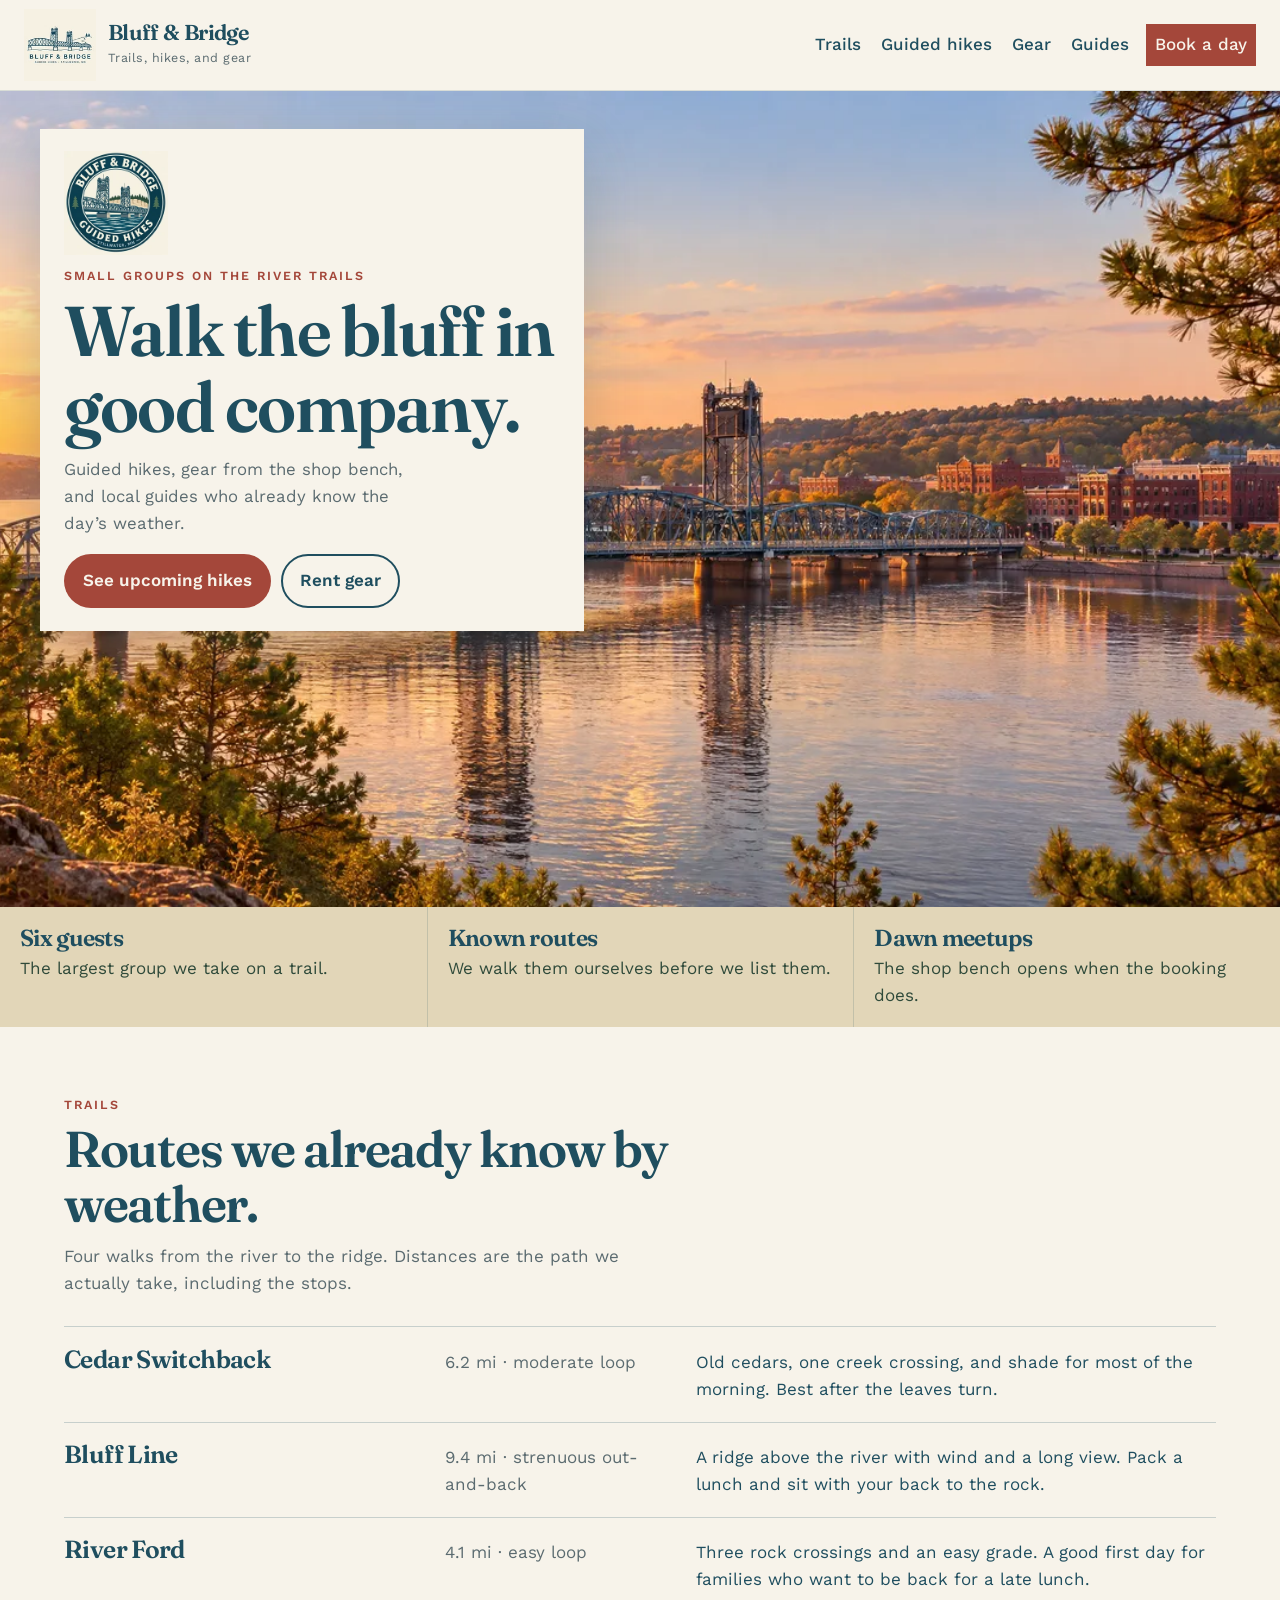
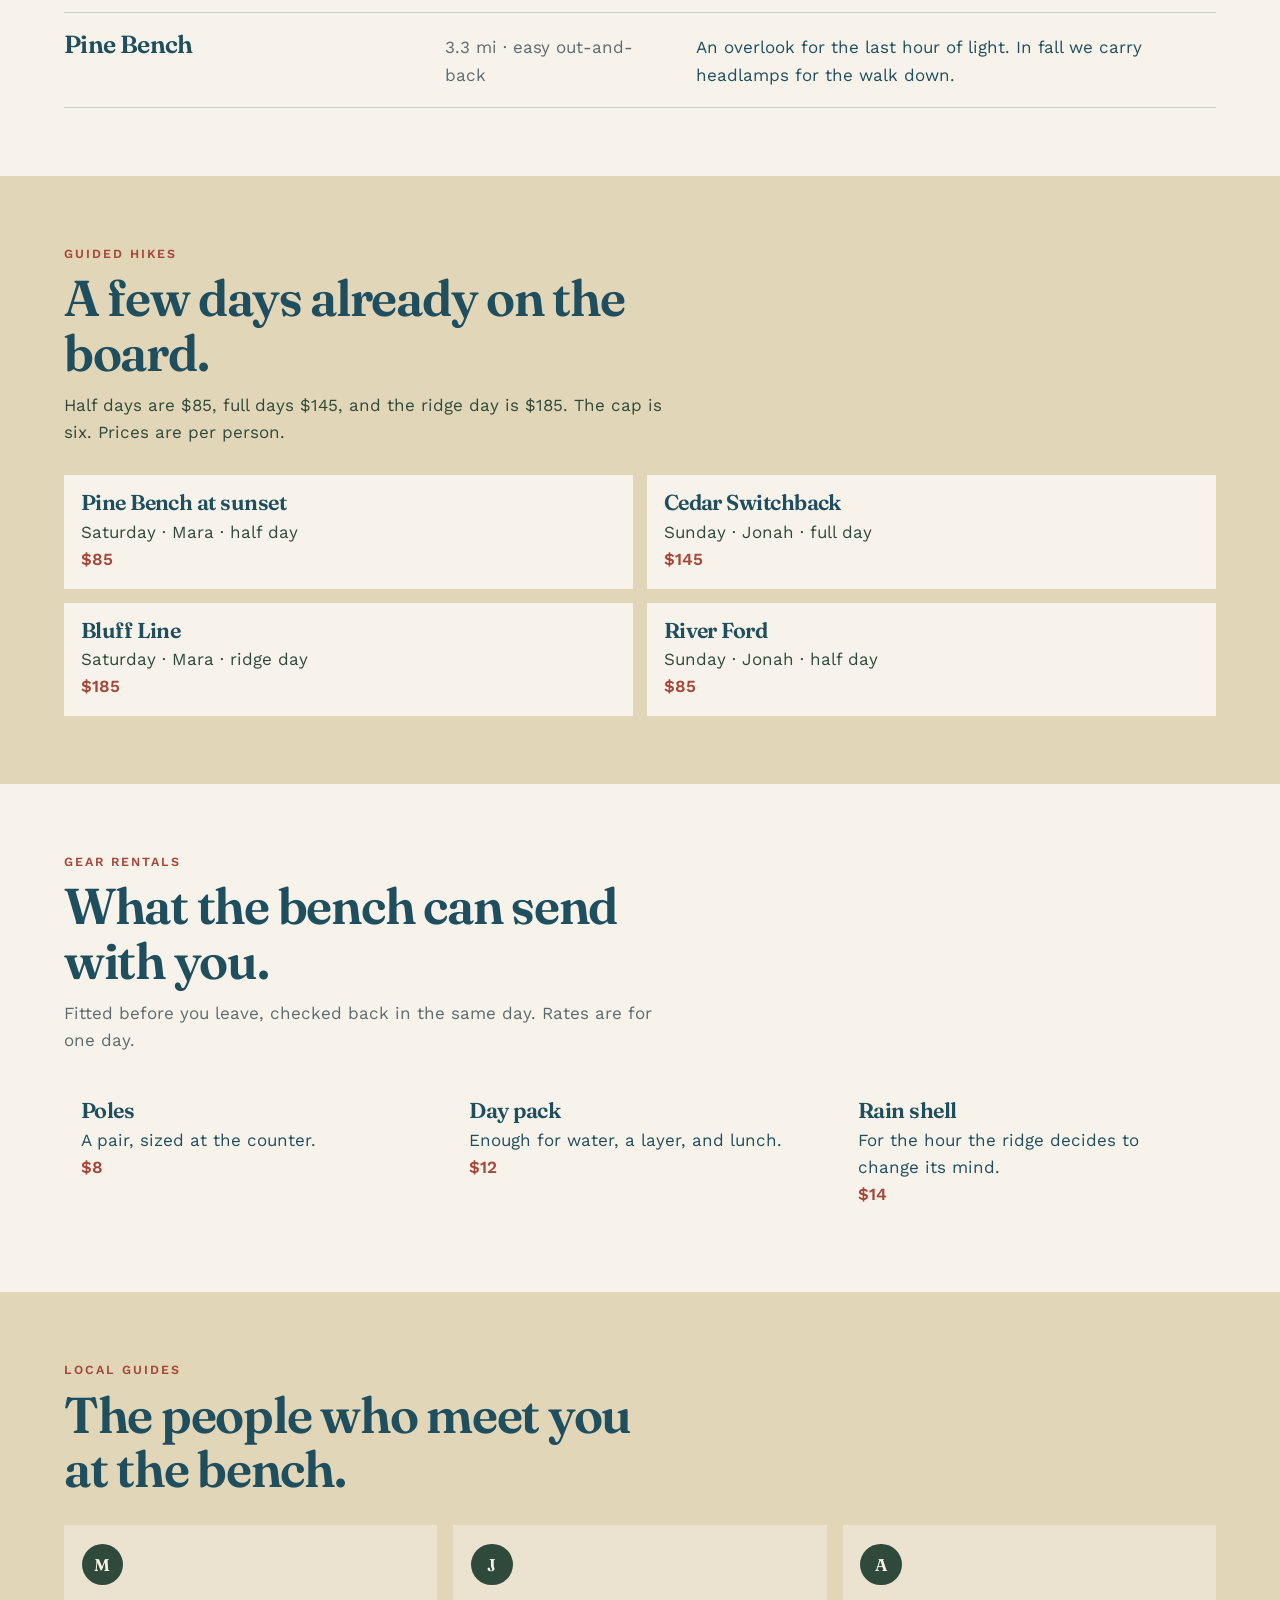
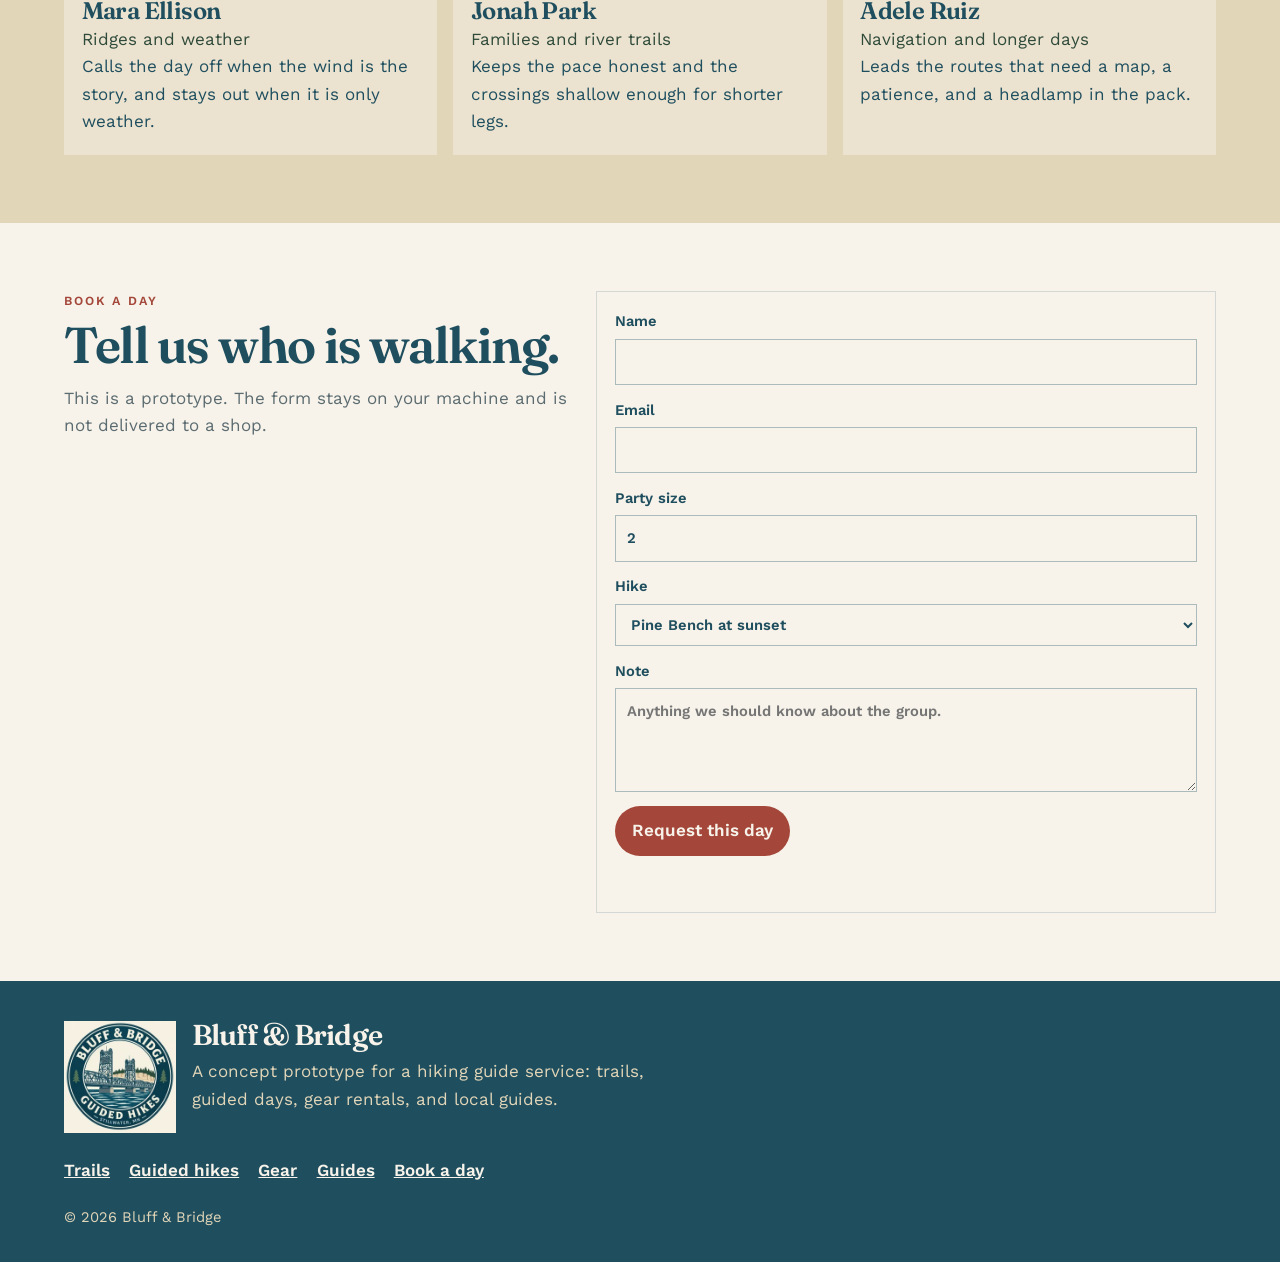
==== index.html @ a80bc5d1 "Add the Higgsfield brand assets to the Bluff & Bridge site. Use the badge and monoline logos, a resp" ====
<!DOCTYPE html>
<html lang="en">
<head>
  <meta charset="utf-8">
  <meta name="viewport" content="width=device-width, initial-scale=1">
  <title>Bluff &amp; Bridge — Guided hikes, trails, and gear</title>
  <meta name="description" content="Bluff &amp; Bridge is a hiking guide service for small groups: trails, guided days, gear rentals, and local guides.">
  <meta name="theme-color" content="#1F4E5F">
  <link rel="icon" href="images/favicon.ico" sizes="any">
  <link rel="icon" type="image/png" sizes="32x32" href="images/favicon-32.png">
  <link rel="icon" type="image/png" sizes="16x16" href="images/favicon-16.png">
  <link rel="apple-touch-icon" href="images/apple-touch-icon.png">
  <meta property="og:title" content="Bluff &amp; Bridge">
  <meta property="og:description" content="Small-group hikes, trail days, gear rentals, and local guides.">
  <meta property="og:type" content="website">
  <meta property="og:image" content="images/og-badge-1200.jpg">
  <meta property="og:image:type" content="image/jpeg">
  <meta property="og:image:width" content="1200">
  <meta property="og:image:height" content="1200">
  <meta property="og:image:alt" content="Bluff &amp; Bridge badge, a circular emblem with a river bluff, a bridge, and pine trees.">
  <meta name="twitter:card" content="summary_large_image">
  <meta name="twitter:title" content="Bluff &amp; Bridge">
  <meta name="twitter:description" content="Small-group hikes, trail days, gear rentals, and local guides.">
  <meta name="twitter:image" content="images/og-badge-1200.jpg">
  <meta name="twitter:image:alt" content="Bluff &amp; Bridge badge, a circular emblem with a river bluff, a bridge, and pine trees.">
  <link rel="stylesheet" href="css/fonts.css">
  <link rel="stylesheet" href="css/styles.css">
</head>
<body id="top">
  <a class="skip-link" href="#main">Skip to content</a>
  <header class="site-header">
    <a class="brand" href="#top">
      <picture>
        <source type="image/webp" srcset="images/logo-monoline-128.webp 128w, images/logo-monoline-256.webp 256w" sizes="72px">
        <img src="images/logo-monoline-256.png" width="256" height="256" alt="Bluff &amp; Bridge monoline logo, a line drawing of a bluff, a river bridge, and a pine">
      </picture>
      <span class="brand-text">
        <span class="brand-name">Bluff &amp; Bridge</span>
        <span class="brand-tag">Trails, hikes, and gear</span>
      </span>
    </a>
    <div class="menu">
      <input class="nav-toggle" id="nav-toggle" type="checkbox">
      <label class="nav-button" for="nav-toggle"><span class="menu-open">Menu</span><span class="menu-close">Close</span></label>
      <nav class="nav-panel" aria-label="Primary">
        <a href="#trails">Trails</a>
        <a href="#hikes">Guided hikes</a>
        <a href="#gear">Gear</a>
        <a href="#guides">Guides</a>
        <a class="nav-cta" href="#book">Book a day</a>
      </nav>
    </div>
  </header>

  <main id="main">
    <section class="hero" aria-labelledby="hero-title">
      <picture class="hero-photo">
        <source
          type="image/webp"
          srcset="images/hero-960.webp 960w, images/hero-1600.webp 1600w, images/hero-2400.webp 2400w"
          sizes="100vw">
        <img
          src="images/hero-1600.jpg"
          srcset="images/hero-960.jpg 960w, images/hero-1600.jpg 1600w, images/hero-2400.jpg 2400w"
          sizes="100vw"
          width="2400"
          height="1029"
          alt="A pale morning sky over a wide river, with a wooded bluff on the left, a steel truss bridge downstream, and pines along the near bank."
          fetchpriority="high"
          decoding="async">
      </picture>
      <div class="hero-scrim">
        <picture>
          <source type="image/webp" srcset="images/logo-badge-256.webp 256w, images/logo-badge-512.webp 512w" sizes="104px">
          <img class="hero-badge" src="images/logo-badge-512.png" width="512" height="512" alt="Bluff &amp; Bridge badge, a circular emblem with a river bluff, a bridge, and pine trees">
        </picture>
        <p class="kicker">Small groups on the river trails</p>
        <h1 id="hero-title">Walk the bluff in good company.</h1>
        <p class="lede">Guided hikes, gear from the shop bench, and local guides who already know the day’s weather.</p>
        <div class="hero-actions">
          <a class="button button-clay" href="#hikes">See upcoming hikes</a>
          <a class="button button-quiet" href="#gear">Rent gear</a>
        </div>
      </div>
    </section>

    <section class="facts" aria-label="How a day with us works">
      <div>
        <strong>Six guests</strong>
        <span>The largest group we take on a trail.</span>
      </div>
      <div>
        <strong>Known routes</strong>
        <span>We walk them ourselves before we list them.</span>
      </div>
      <div>
        <strong>Dawn meetups</strong>
        <span>The shop bench opens when the booking does.</span>
      </div>
    </section>

    <section class="band" id="trails">
      <div class="wrap">
        <div class="section-head">
          <p class="kicker">Trails</p>
          <h2>Routes we already know by weather.</h2>
          <p class="lede">Four walks from the river to the ridge. Distances are the path we actually take, including the stops.</p>
        </div>
        <ol class="register">
          <li>
            <h3>Cedar Switchback</h3>
            <p class="meta">6.2 mi · moderate loop</p>
            <p>Old cedars, one creek crossing, and shade for most of the morning. Best after the leaves turn.</p>
          </li>
          <li>
            <h3>Bluff Line</h3>
            <p class="meta">9.4 mi · strenuous out-and-back</p>
            <p>A ridge above the river with wind and a long view. Pack a lunch and sit with your back to the rock.</p>
          </li>
          <li>
            <h3>River Ford</h3>
            <p class="meta">4.1 mi · easy loop</p>
            <p>Three rock crossings and an easy grade. A good first day for families who want to be back for a late lunch.</p>
          </li>
          <li>
            <h3>Pine Bench</h3>
            <p class="meta">3.3 mi · easy out-and-back</p>
            <p>An overlook for the last hour of light. In fall we carry headlamps for the walk down.</p>
          </li>
        </ol>
      </div>
    </section>

    <section class="band band-sand" id="hikes">
      <div class="wrap">
        <div class="section-head">
          <p class="kicker">Guided hikes</p>
          <h2>A few days already on the board.</h2>
          <p class="lede">Half days are $85, full days $145, and the ridge day is $185. The cap is six. Prices are per person.</p>
        </div>
        <ul class="schedule">
          <li>
            <h3>Pine Bench at sunset</h3>
            <p class="meta">Saturday · Mara · half day</p>
            <p class="price">$85</p>
          </li>
          <li>
            <h3>Cedar Switchback</h3>
            <p class="meta">Sunday · Jonah · full day</p>
            <p class="price">$145</p>
          </li>
          <li>
            <h3>Bluff Line</h3>
            <p class="meta">Saturday · Mara · ridge day</p>
            <p class="price">$185</p>
          </li>
          <li>
            <h3>River Ford</h3>
            <p class="meta">Sunday · Jonah · half day</p>
            <p class="price">$85</p>
          </li>
        </ul>
      </div>
    </section>

    <section class="band" id="gear">
      <div class="wrap">
        <div class="section-head">
          <p class="kicker">Gear rentals</p>
          <h2>What the bench can send with you.</h2>
          <p class="lede">Fitted before you leave, checked back in the same day. Rates are for one day.</p>
        </div>
        <ul class="gear-list">
          <li>
            <h3>Poles</h3>
            <p>A pair, sized at the counter.</p>
            <p class="price">$8</p>
          </li>
          <li>
            <h3>Day pack</h3>
            <p>Enough for water, a layer, and lunch.</p>
            <p class="price">$12</p>
          </li>
          <li>
            <h3>Rain shell</h3>
            <p>For the hour the ridge decides to change its mind.</p>
            <p class="price">$14</p>
          </li>
        </ul>
      </div>
    </section>

    <section class="band band-sand" id="guides">
      <div class="wrap">
        <div class="section-head">
          <p class="kicker">Local guides</p>
          <h2>The people who meet you at the bench.</h2>
        </div>
        <div class="guides">
          <article class="guide">
            <p class="mark" aria-hidden="true">M</p>
            <h3>Mara Ellison</h3>
            <p class="meta">Ridges and weather</p>
            <p>Calls the day off when the wind is the story, and stays out when it is only weather.</p>
          </article>
          <article class="guide">
            <p class="mark" aria-hidden="true">J</p>
            <h3>Jonah Park</h3>
            <p class="meta">Families and river trails</p>
            <p>Keeps the pace honest and the crossings shallow enough for shorter legs.</p>
          </article>
          <article class="guide">
            <p class="mark" aria-hidden="true">A</p>
            <h3>Adele Ruiz</h3>
            <p class="meta">Navigation and longer days</p>
            <p>Leads the routes that need a map, a patience, and a headlamp in the pack.</p>
          </article>
        </div>
      </div>
    </section>

    <section class="band" id="book">
      <div class="wrap book">
        <div class="section-head">
          <p class="kicker">Book a day</p>
          <h2>Tell us who is walking.</h2>
          <p class="lede">This is a prototype. The form stays on your machine and is not delivered to a shop.</p>
        </div>
        <form class="book-form" id="book-form">
          <label>
            Name
            <input name="name" type="text" autocomplete="name" required>
          </label>
          <label>
            Email
            <input name="email" type="email" autocomplete="email" required>
          </label>
          <label>
            Party size
            <input name="party" type="number" min="1" max="8" value="2" required>
          </label>
          <label>
            Hike
            <select name="hike" required>
              <option value="pine-bench">Pine Bench at sunset</option>
              <option value="cedar">Cedar Switchback</option>
              <option value="bluff-line">Bluff Line</option>
              <option value="river-ford">River Ford</option>
            </select>
          </label>
          <label>
            Note
            <textarea name="note" placeholder="Anything we should know about the group."></textarea>
          </label>
          <button class="button button-clay" type="submit">Request this day</button>
          <p class="form-status" id="book-status" role="status"></p>
        </form>
      </div>
    </section>
  </main>

  <footer class="site-footer">
    <div class="wrap">
      <div class="footer-brand">
        <picture>
          <source type="image/webp" srcset="images/logo-badge-256.webp 256w, images/logo-badge-512.webp 512w" sizes="112px">
          <img class="footer-badge" src="images/logo-badge-512.png" width="512" height="512" alt="Bluff &amp; Bridge badge logo in the footer, the circular bluff, bridge, and pine emblem">
        </picture>
        <div>
          <p class="footer-name">Bluff &amp; Bridge</p>
          <p class="footer-copy">A concept prototype for a hiking guide service: trails, guided days, gear rentals, and local guides.</p>
        </div>
      </div>
      <nav class="footer-nav" aria-label="Footer">
        <a href="#trails">Trails</a>
        <a href="#hikes">Guided hikes</a>
        <a href="#gear">Gear</a>
        <a href="#guides">Guides</a>
        <a href="#book">Book a day</a>
      </nav>
      <p class="legal">© 2026 Bluff &amp; Bridge</p>
    </div>
  </footer>
  <script src="js/site.js"></script>
</body>
</html>
---- css/fonts.css ----
@font-face {
  font-family: "Fraunces";
  font-style: normal;
  font-weight: 500 700;
  font-display: swap;
  src: url("../fonts/fraunces.woff2") format("woff2");
  unicode-range: U+0000-00FF, U+0131, U+0152-0153, U+02BB-02BC, U+02C6, U+02DA, U+02DC, U+0304, U+0308, U+0329, U+2000-206F, U+20AC, U+2122, U+2191, U+2193, U+2212, U+2215, U+FEFF, U+FFFD;
}

@font-face {
  font-family: "Work Sans";
  font-style: normal;
  font-weight: 400 600;
  font-display: swap;
  src: url("../fonts/work-sans.woff2") format("woff2");
  unicode-range: U+0000-00FF, U+0131, U+0152-0153, U+02BB-02BC, U+02C6, U+02DA, U+02DC, U+0304, U+0308, U+0329, U+2000-206F, U+20AC, U+2122, U+2191, U+2193, U+2212, U+2215, U+FEFF, U+FFFD;
}
---- css/styles.css ----
:root {
  --tide: #1f4e5f;
  --slate: #5b6b70;
  --sand: #e2d6b8;
  --clay: #a4473a;
  --pine: #2f4a3a;
  --paper: #f7f3ea;
  --display: "Fraunces", "Iowan Old Style", Palatino, "Palatino Linotype", serif;
  --body: "Work Sans", "Avenir Next", "Segoe UI", sans-serif;
  --measure: 72rem;
  --header: 5.25rem;
}

*,
*::before,
*::after {
  box-sizing: border-box;
}

html {
  scroll-behavior: smooth;
}

body {
  margin: 0;
  background: var(--paper);
  color: var(--tide);
  font-family: var(--body);
  font-size: 1.0625rem;
  font-weight: 400;
  line-height: 1.6;
}

img {
  max-width: 100%;
  height: auto;
}

a {
  color: var(--tide);
}

a:hover {
  color: var(--clay);
}

:focus-visible {
  outline: 3px solid var(--tide);
  outline-offset: 3px;
}

.skip-link {
  position: absolute;
  left: 1rem;
  top: 0;
  transform: translateY(-120%);
  z-index: 20;
  background: var(--paper);
  color: var(--tide);
  padding: 0.6rem 0.9rem;
  font-weight: 600;
}

.skip-link:focus {
  transform: none;
}

h1,
h2,
h3 {
  font-family: var(--display);
  font-optical-sizing: auto;
  font-weight: 620;
  letter-spacing: -0.025em;
  line-height: 1.08;
  color: var(--tide);
  margin: 0;
}

p {
  margin: 0;
}

.kicker {
  margin: 0 0 0.45rem;
  color: var(--clay);
  font-size: 0.78rem;
  font-weight: 600;
  letter-spacing: 0.16em;
  text-transform: uppercase;
}

.lede,
.meta {
  color: var(--slate);
}

.wrap {
  width: min(var(--measure), calc(100% - 2.5rem));
  margin-inline: auto;
}

.site-header {
  position: sticky;
  top: 0;
  z-index: 8;
  display: flex;
  align-items: center;
  justify-content: space-between;
  gap: 1rem;
  min-height: var(--header);
  padding: 0.55rem 1.1rem;
  background: var(--paper);
  border-bottom: 1px solid color-mix(in srgb, var(--tide) 14%, transparent);
}

.brand {
  display: flex;
  align-items: center;
  gap: 0.75rem;
  color: var(--tide);
  text-decoration: none;
}

.brand:hover {
  color: var(--tide);
}

.brand img {
  width: 4.5rem;
  height: 4.5rem;
  display: block;
}

.brand-name {
  display: block;
  font-family: var(--display);
  font-size: 1.35rem;
  font-weight: 620;
  letter-spacing: -0.03em;
  line-height: 1;
}

.brand-tag {
  display: block;
  margin-top: 0.28rem;
  color: var(--slate);
  font-size: 0.78rem;
  letter-spacing: 0.04em;
}

.menu {
  position: relative;
}

.nav-toggle {
  position: absolute;
  width: 1px;
  height: 1px;
  margin: -1px;
  padding: 0;
  overflow: hidden;
  clip: rect(0 0 0 0);
  border: 0;
}

.nav-button {
  display: inline-block;
  cursor: pointer;
  background: var(--tide);
  color: var(--paper);
  font-weight: 600;
  font-size: 0.95rem;
  padding: 0.55rem 0.9rem;
  border-radius: 999px;
}

.nav-button:hover {
  background: var(--pine);
}

.menu-close {
  display: none;
}

.nav-toggle:checked + .nav-button .menu-open {
  display: none;
}

.nav-toggle:checked + .nav-button .menu-close {
  display: inline;
}

.nav-toggle:focus-visible + .nav-button {
  outline: 3px solid var(--paper);
  outline-offset: 3px;
}

.nav-panel {
  display: none;
  position: absolute;
  right: 0;
  top: calc(100% + 0.45rem);
  flex-direction: column;
  gap: 0.2rem;
  min-width: 13rem;
  padding: 0.7rem;
  background: var(--paper);
  border: 1px solid color-mix(in srgb, var(--tide) 18%, transparent);
  box-shadow: 0 16px 40px color-mix(in srgb, var(--tide) 16%, transparent);
}

.nav-toggle:checked ~ .nav-panel {
  display: flex;
}

.nav-panel a {
  text-decoration: none;
  font-weight: 500;
  padding: 0.45rem 0.55rem;
}

.nav-panel a:hover {
  background: var(--sand);
  color: var(--tide);
}

.nav-cta {
  margin-top: 0.25rem;
  background: var(--clay) !important;
  color: var(--paper) !important;
  text-align: center;
}

.nav-cta:hover {
  background: var(--pine) !important;
  color: var(--paper) !important;
}

.hero {
  position: relative;
  isolation: isolate;
  display: flex;
  align-items: flex-start;
  min-height: calc(100svh - var(--header));
  padding: 1.2rem 18vw 1.75rem 1rem;
  overflow: hidden;
}

.hero-photo {
  position: absolute;
  inset: 0;
  z-index: -1;
  display: block;
  margin: 0;
}

.hero-photo img {
  width: 100%;
  height: 100%;
  object-fit: cover;
  object-position: 86% 0%;
}

.hero-scrim {
  width: min(34rem, 100%);
  padding: 1.05rem 1.15rem 1.2rem;
  background: var(--paper);
  box-shadow: 0 18px 50px color-mix(in srgb, var(--tide) 22%, transparent);
}

.hero-badge {
  width: 5.5rem;
  height: 5.5rem;
  display: block;
  margin-bottom: 0.7rem;
}

.hero h1 {
  font-size: clamp(2.35rem, 6vw, 4.4rem);
  max-width: 11ch;
  margin-bottom: 0.7rem;
}

.hero .lede {
  max-width: 36ch;
  font-size: 1.05rem;
  margin-bottom: 1.05rem;
}

.hero-actions {
  display: flex;
  flex-wrap: wrap;
  gap: 0.65rem;
}

.button {
  display: inline-block;
  text-decoration: none;
  font-weight: 600;
  padding: 0.72rem 1.05rem;
  border-radius: 999px;
  border: 2px solid transparent;
}

.button-clay {
  background: var(--clay);
  color: var(--paper);
}

.button-clay:hover {
  background: var(--pine);
  color: var(--paper);
}

.button-quiet {
  background: transparent;
  color: var(--tide);
  border-color: var(--tide);
}

.button-quiet:hover {
  background: var(--tide);
  color: var(--paper);
}

.facts {
  display: grid;
  background: var(--sand);
  color: var(--tide);
}

.facts div {
  padding: 1.15rem 1.25rem;
  border-top: 1px solid color-mix(in srgb, var(--tide) 16%, transparent);
}

.facts strong {
  display: block;
  font-family: var(--display);
  font-size: 1.45rem;
  font-weight: 620;
  letter-spacing: -0.03em;
  line-height: 1.1;
  margin-bottom: 0.25rem;
}

.facts span {
  color: var(--pine);
}

.band {
  padding: 4.25rem 0;
}

.band-sand {
  background: var(--sand);
}

.band-sand .lede,
.band-sand .meta {
  color: var(--pine);
}

.section-head {
  max-width: 38rem;
  margin-bottom: 1.8rem;
}

.section-head h2 {
  font-size: clamp(2rem, 4vw, 3.15rem);
}

.section-head .lede {
  margin-top: 0.75rem;
}

.register {
  list-style: none;
  margin: 0;
  padding: 0;
  border-top: 1px solid color-mix(in srgb, var(--tide) 22%, transparent);
}

.register li {
  display: grid;
  gap: 0.35rem 1.5rem;
  padding: 1.15rem 0;
  border-bottom: 1px solid color-mix(in srgb, var(--tide) 22%, transparent);
}

.register h3 {
  font-size: 1.55rem;
}

.schedule,
.gear-list {
  list-style: none;
  margin: 0;
  padding: 0;
  display: grid;
  gap: 0.85rem;
}

.schedule li,
.gear-list li {
  background: var(--paper);
  padding: 1rem 1.05rem;
}

.schedule h3,
.gear-list h3 {
  font-size: 1.35rem;
  margin-bottom: 0.25rem;
}

.price {
  color: var(--clay);
  font-weight: 600;
}

.guides {
  display: grid;
  gap: 1rem;
}

.guide {
  background: color-mix(in srgb, var(--sand) 55%, var(--paper));
  padding: 1.15rem 1.1rem 1.25rem;
}

.guide h3 {
  font-size: 1.5rem;
  margin-bottom: 0.15rem;
}

.mark {
  display: grid;
  place-items: center;
  width: 2.6rem;
  height: 2.6rem;
  margin-bottom: 0.8rem;
  border-radius: 50%;
  background: var(--pine);
  color: var(--paper);
  font-family: var(--display);
  font-weight: 620;
}

.book {
  display: grid;
  gap: 1.5rem;
}

.book-form {
  display: grid;
  gap: 0.85rem;
  background: var(--paper);
  padding: 1.15rem;
  border: 1px solid color-mix(in srgb, var(--tide) 16%, transparent);
}

label {
  display: grid;
  gap: 0.3rem;
  font-weight: 600;
  font-size: 0.92rem;
}

input,
select,
textarea {
  font: inherit;
  color: var(--tide);
  background: var(--paper);
  border: 1px solid color-mix(in srgb, var(--tide) 35%, transparent);
  padding: 0.65rem 0.7rem;
  width: 100%;
}

textarea {
  min-height: 6.5rem;
  resize: vertical;
}

.book-form button {
  justify-self: start;
  font: inherit;
  font-weight: 600;
  cursor: pointer;
  border: 0;
}

.form-status {
  min-height: 1.4em;
  font-weight: 500;
}

.site-footer {
  background: var(--tide);
  color: var(--paper);
  padding: 2.5rem 0 2rem;
}

.site-footer a {
  color: var(--paper);
}

.site-footer a:hover {
  color: var(--sand);
}

.site-footer :focus-visible {
  outline-color: var(--paper);
}

.footer-brand {
  display: flex;
  gap: 1rem;
  align-items: flex-start;
}

.footer-badge {
  width: 7rem;
  height: 7rem;
  flex: none;
  display: block;
  background: var(--paper);
}

.footer-name {
  font-family: var(--display);
  font-size: 1.8rem;
  font-weight: 620;
  letter-spacing: -0.03em;
  line-height: 1;
  margin-bottom: 0.55rem;
}

.footer-copy {
  color: var(--sand);
  max-width: 42ch;
}

.footer-nav {
  display: flex;
  flex-wrap: wrap;
  gap: 0.8rem 1.2rem;
  margin-top: 1.5rem;
  font-weight: 600;
}

.legal {
  margin-top: 1.4rem;
  color: var(--sand);
  font-size: 0.92rem;
}

@media (min-width: 720px) {
  .facts {
    grid-template-columns: repeat(3, 1fr);
  }

  .facts div {
    border-top: 0;
    border-left: 1px solid color-mix(in srgb, var(--tide) 16%, transparent);
  }

  .facts div:first-child {
    border-left: 0;
  }

  .register li {
    grid-template-columns: 1.1fr 0.7fr 1.6fr;
    align-items: baseline;
  }

  .schedule {
    grid-template-columns: 1fr 1fr;
  }

  .gear-list,
  .guides {
    grid-template-columns: repeat(3, 1fr);
  }

  .book {
    grid-template-columns: 0.9fr 1.1fr;
    align-items: start;
  }

  .hero {
    padding: 2.4rem 6vw 3rem 2.5rem;
  }

  .hero-scrim {
    padding: 1.35rem 1.5rem 1.45rem;
  }

  .hero-badge {
    width: 6.5rem;
    height: 6.5rem;
  }
}

@media (min-width: 960px) {
  .nav-button,
  .nav-toggle {
    display: none;
  }

  .nav-cta {
    margin-top: 0;
    margin-left: 0.4rem;
  }

  .nav-panel {
    display: flex;
    position: static;
    flex-direction: row;
    align-items: center;
    gap: 0.15rem;
    min-width: 0;
    padding: 0;
    background: transparent;
    border: 0;
    box-shadow: none;
  }

  .site-header {
    padding-inline: 1.5rem;
  }
}

@media (prefers-reduced-motion: reduce) {
  html {
    scroll-behavior: auto;
  }
}
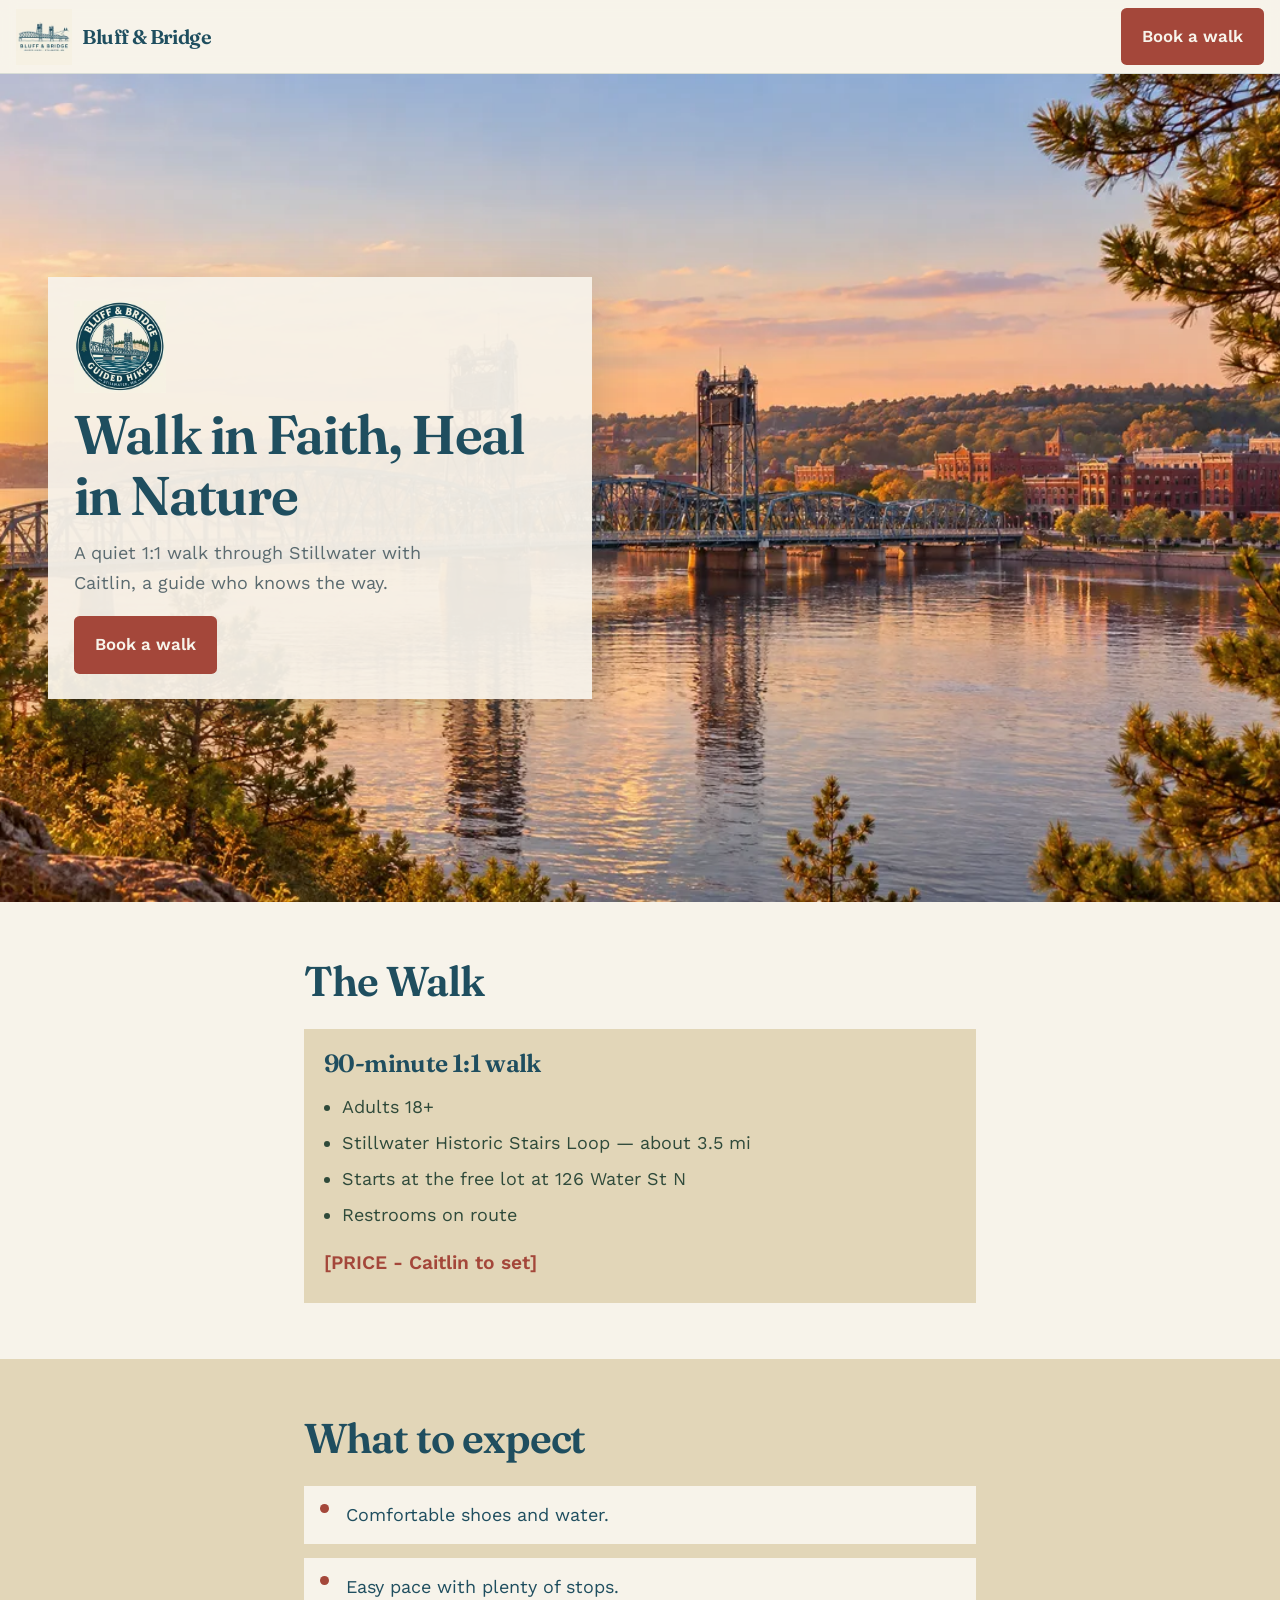
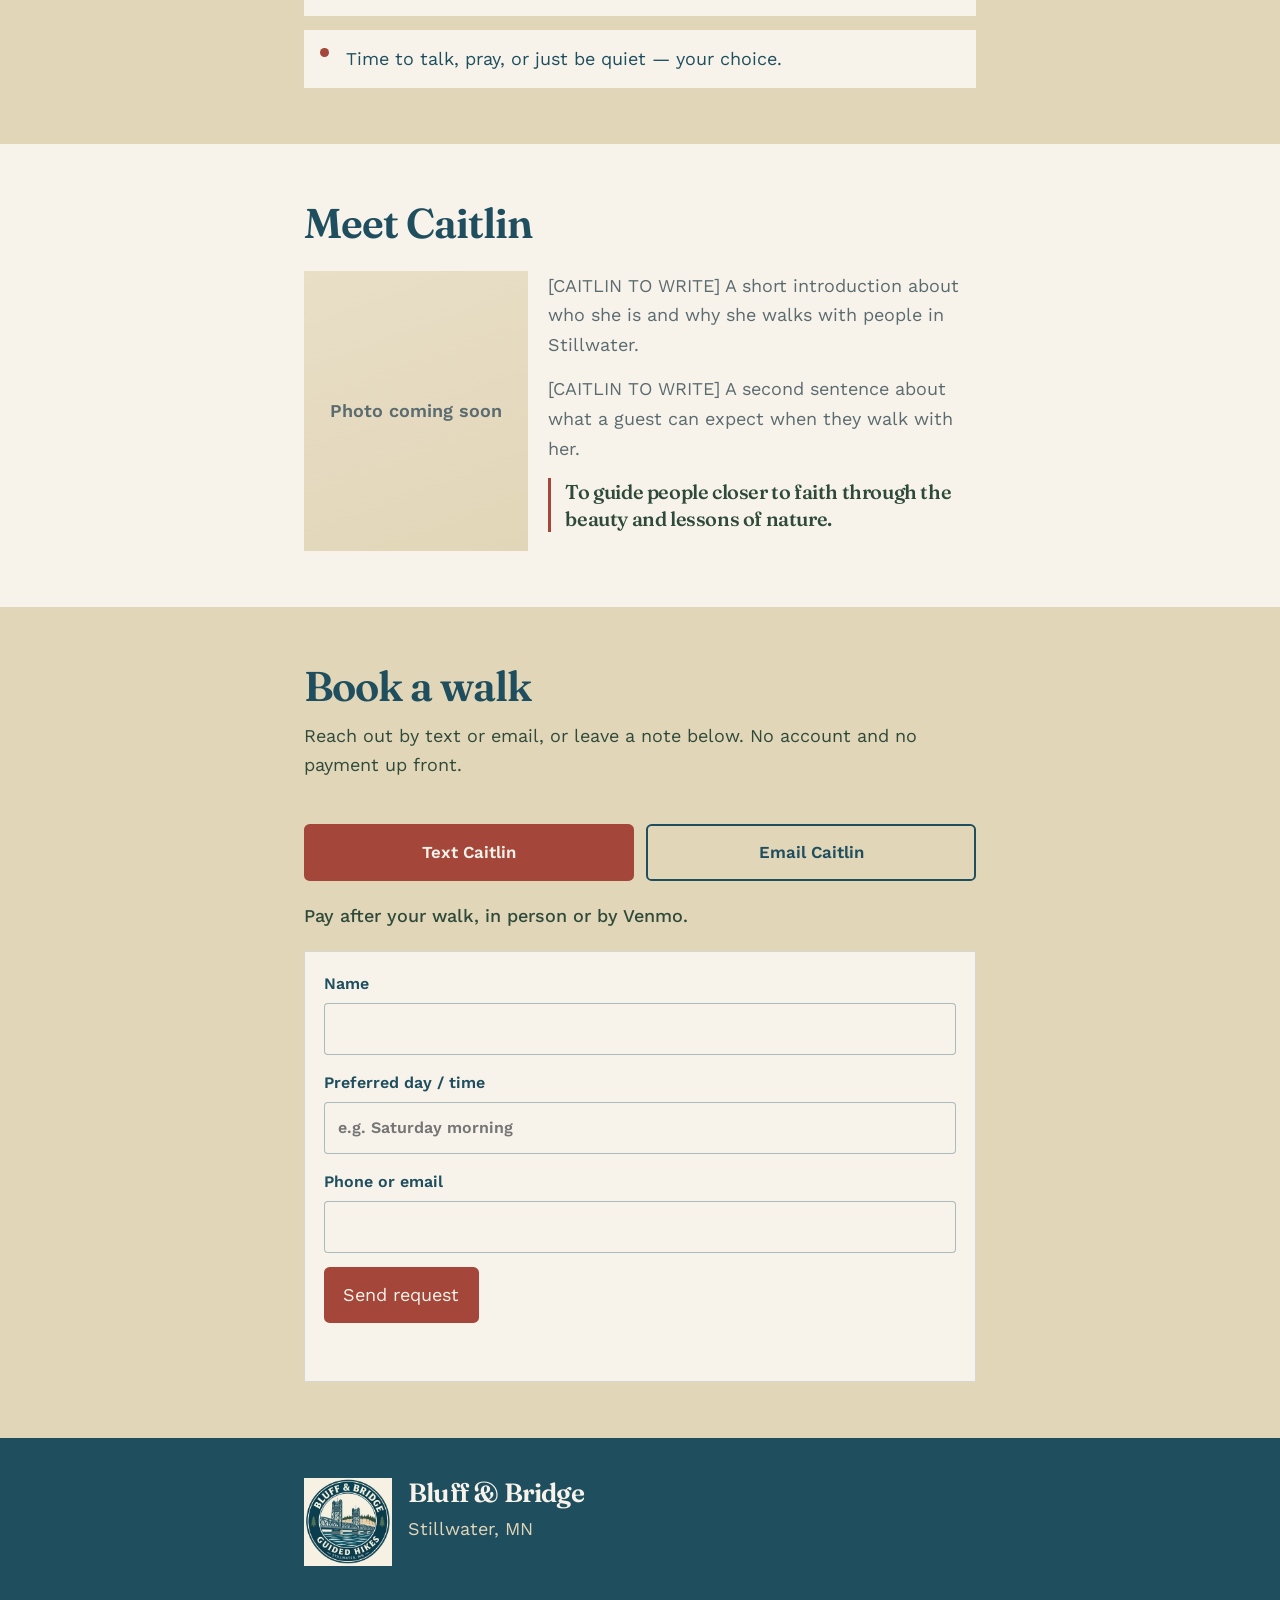
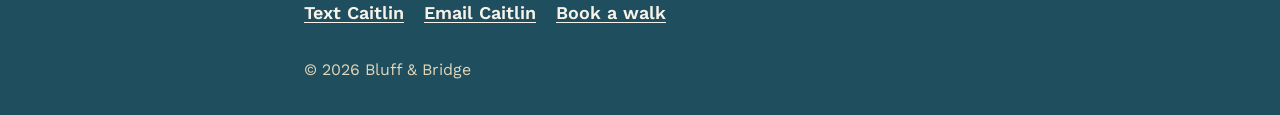
==== commit 2771fc71: "Simplify site to a one-page 1:1 walk landing. Remove gear, trails directory, multi-guide, and pricin" ====
--- a/index.html
+++ b/index.html
@@ -3,26 +3,26 @@
 <head>
   <meta charset="utf-8">
   <meta name="viewport" content="width=device-width, initial-scale=1">
-  <title>Bluff &amp; Bridge — Guided hikes, trails, and gear</title>
-  <meta name="description" content="Bluff &amp; Bridge is a hiking guide service for small groups: trails, guided days, gear rentals, and local guides.">
+  <title>Bluff &amp; Bridge — 1:1 faith walks in Stillwater</title>
+  <meta name="description" content="A quiet 1:1 walk through Stillwater with Caitlin. Walk in faith, heal in nature. Book a 90-minute guided walk on the Historic Stairs Loop.">
   <meta name="theme-color" content="#1F4E5F">
   <link rel="icon" href="images/favicon.ico" sizes="any">
   <link rel="icon" type="image/png" sizes="32x32" href="images/favicon-32.png">
   <link rel="icon" type="image/png" sizes="16x16" href="images/favicon-16.png">
   <link rel="apple-touch-icon" href="images/apple-touch-icon.png">
-  <meta property="og:title" content="Bluff &amp; Bridge">
-  <meta property="og:description" content="Small-group hikes, trail days, gear rentals, and local guides.">
+  <meta property="og:title" content="Bluff &amp; Bridge — Walk in Faith, Heal in Nature">
+  <meta property="og:description" content="A quiet 1:1 walk through Stillwater with Caitlin, a guide who knows the way.">
   <meta property="og:type" content="website">
   <meta property="og:image" content="images/og-badge-1200.jpg">
   <meta property="og:image:type" content="image/jpeg">
   <meta property="og:image:width" content="1200">
   <meta property="og:image:height" content="1200">
-  <meta property="og:image:alt" content="Bluff &amp; Bridge badge, a circular emblem with a river bluff, a bridge, and pine trees.">
+  <meta property="og:image:alt" content="Circular emblem with a river bluff, a bridge, and pine trees.">
   <meta name="twitter:card" content="summary_large_image">
-  <meta name="twitter:title" content="Bluff &amp; Bridge">
-  <meta name="twitter:description" content="Small-group hikes, trail days, gear rentals, and local guides.">
+  <meta name="twitter:title" content="Bluff &amp; Bridge — Walk in Faith, Heal in Nature">
+  <meta name="twitter:description" content="A quiet 1:1 walk through Stillwater with Caitlin, a guide who knows the way.">
   <meta name="twitter:image" content="images/og-badge-1200.jpg">
-  <meta name="twitter:image:alt" content="Bluff &amp; Bridge badge, a circular emblem with a river bluff, a bridge, and pine trees.">
+  <meta name="twitter:image:alt" content="Circular emblem with a river bluff, a bridge, and pine trees.">
   <link rel="stylesheet" href="css/fonts.css">
   <link rel="stylesheet" href="css/styles.css">
 </head>
@@ -31,25 +31,14 @@
   <header class="site-header">
     <a class="brand" href="#top">
       <picture>
-        <source type="image/webp" srcset="images/logo-monoline-128.webp 128w, images/logo-monoline-256.webp 256w" sizes="72px">
-        <img src="images/logo-monoline-256.png" width="256" height="256" alt="Bluff &amp; Bridge monoline logo, a line drawing of a bluff, a river bridge, and a pine">
+        <source type="image/webp" srcset="images/logo-monoline-128.webp 128w, images/logo-monoline-256.webp 256w" sizes="56px">
+        <img src="images/logo-monoline-256.png" width="256" height="256" alt="" role="presentation">
       </picture>
-      <span class="brand-text">
-        <span class="brand-name">Bluff &amp; Bridge</span>
-        <span class="brand-tag">Trails, hikes, and gear</span>
-      </span>
+      <span class="site-name brand-name">Bluff &amp; Bridge</span>
     </a>
-    <div class="menu">
-      <input class="nav-toggle" id="nav-toggle" type="checkbox">
-      <label class="nav-button" for="nav-toggle"><span class="menu-open">Menu</span><span class="menu-close">Close</span></label>
-      <nav class="nav-panel" aria-label="Primary">
-        <a href="#trails">Trails</a>
-        <a href="#hikes">Guided hikes</a>
-        <a href="#gear">Gear</a>
-        <a href="#guides">Guides</a>
-        <a class="nav-cta" href="#book">Book a day</a>
-      </nav>
-    </div>
+    <nav class="header-nav" aria-label="Primary">
+      <a class="button button-clay" href="#book">Book a walk</a>
+    </nav>
   </header>
 
   <main id="main">
@@ -71,188 +60,97 @@
       </picture>
       <div class="hero-scrim">
         <picture>
-          <source type="image/webp" srcset="images/logo-badge-256.webp 256w, images/logo-badge-512.webp 512w" sizes="104px">
-          <img class="hero-badge" src="images/logo-badge-512.png" width="512" height="512" alt="Bluff &amp; Bridge badge, a circular emblem with a river bluff, a bridge, and pine trees">
+          <source type="image/webp" srcset="images/logo-badge-256.webp 256w, images/logo-badge-512.webp 512w" sizes="88px">
+          <img class="hero-badge" src="images/logo-badge-512.png" width="512" height="512" alt="Circular emblem with a river bluff, a bridge, and pine trees">
         </picture>
-        <p class="kicker">Small groups on the river trails</p>
-        <h1 id="hero-title">Walk the bluff in good company.</h1>
-        <p class="lede">Guided hikes, gear from the shop bench, and local guides who already know the day’s weather.</p>
+        <h1 id="hero-title">Walk in Faith, Heal in Nature</h1>
+        <p class="lede">A quiet 1:1 walk through Stillwater with Caitlin, a guide who knows the way.</p>
         <div class="hero-actions">
-          <a class="button button-clay" href="#hikes">See upcoming hikes</a>
-          <a class="button button-quiet" href="#gear">Rent gear</a>
+          <a class="button button-clay" href="#book">Book a walk</a>
         </div>
       </div>
     </section>
 
-    <section class="facts" aria-label="How a day with us works">
-      <div>
-        <strong>Six guests</strong>
-        <span>The largest group we take on a trail.</span>
-      </div>
-      <div>
-        <strong>Known routes</strong>
-        <span>We walk them ourselves before we list them.</span>
-      </div>
-      <div>
-        <strong>Dawn meetups</strong>
-        <span>The shop bench opens when the booking does.</span>
+    <section class="band" id="the-walk" aria-labelledby="walk-title">
+      <div class="wrap">
+        <div class="section-head">
+          <h2 id="walk-title">The Walk</h2>
+        </div>
+        <article class="walk-card">
+          <h3>90-minute 1:1 walk</h3>
+          <ul class="walk-details">
+            <li>Adults 18+</li>
+            <li>Stillwater Historic Stairs Loop — about 3.5 mi</li>
+            <li>Starts at the free lot at 126 Water St N</li>
+            <li>Restrooms on route</li>
+          </ul>
+          <p class="price">[PRICE - Caitlin to set]</p>
+        </article>
       </div>
     </section>
 
-    <section class="band" id="trails">
+    <section class="band band-sand" id="expect" aria-labelledby="expect-title">
       <div class="wrap">
         <div class="section-head">
-          <p class="kicker">Trails</p>
-          <h2>Routes we already know by weather.</h2>
-          <p class="lede">Four walks from the river to the ridge. Distances are the path we actually take, including the stops.</p>
+          <h2 id="expect-title">What to expect</h2>
         </div>
-        <ol class="register">
-          <li>
-            <h3>Cedar Switchback</h3>
-            <p class="meta">6.2 mi · moderate loop</p>
-            <p>Old cedars, one creek crossing, and shade for most of the morning. Best after the leaves turn.</p>
-          </li>
-          <li>
-            <h3>Bluff Line</h3>
-            <p class="meta">9.4 mi · strenuous out-and-back</p>
-            <p>A ridge above the river with wind and a long view. Pack a lunch and sit with your back to the rock.</p>
-          </li>
-          <li>
-            <h3>River Ford</h3>
-            <p class="meta">4.1 mi · easy loop</p>
-            <p>Three rock crossings and an easy grade. A good first day for families who want to be back for a late lunch.</p>
-          </li>
-          <li>
-            <h3>Pine Bench</h3>
-            <p class="meta">3.3 mi · easy out-and-back</p>
-            <p>An overlook for the last hour of light. In fall we carry headlamps for the walk down.</p>
-          </li>
-        </ol>
-      </div>
-    </section>
-
-    <section class="band band-sand" id="hikes">
-      <div class="wrap">
-        <div class="section-head">
-          <p class="kicker">Guided hikes</p>
-          <h2>A few days already on the board.</h2>
-          <p class="lede">Half days are $85, full days $145, and the ridge day is $185. The cap is six. Prices are per person.</p>
-        </div>
-        <ul class="schedule">
-          <li>
-            <h3>Pine Bench at sunset</h3>
-            <p class="meta">Saturday · Mara · half day</p>
-            <p class="price">$85</p>
-          </li>
-          <li>
-            <h3>Cedar Switchback</h3>
-            <p class="meta">Sunday · Jonah · full day</p>
-            <p class="price">$145</p>
-          </li>
-          <li>
-            <h3>Bluff Line</h3>
-            <p class="meta">Saturday · Mara · ridge day</p>
-            <p class="price">$185</p>
-          </li>
-          <li>
-            <h3>River Ford</h3>
-            <p class="meta">Sunday · Jonah · half day</p>
-            <p class="price">$85</p>
-          </li>
+        <ul class="expect-list">
+          <li>Comfortable shoes and water.</li>
+          <li>Easy pace with plenty of stops.</li>
+          <li>Time to talk, pray, or just be quiet — your choice.</li>
         </ul>
       </div>
     </section>
 
-    <section class="band" id="gear">
-      <div class="wrap">
+    <section class="band" id="caitlin" aria-labelledby="caitlin-title">
+      <div class="wrap meet">
         <div class="section-head">
-          <p class="kicker">Gear rentals</p>
-          <h2>What the bench can send with you.</h2>
-          <p class="lede">Fitted before you leave, checked back in the same day. Rates are for one day.</p>
+          <h2 id="caitlin-title">Meet Caitlin</h2>
         </div>
-        <ul class="gear-list">
-          <li>
-            <h3>Poles</h3>
-            <p>A pair, sized at the counter.</p>
-            <p class="price">$8</p>
-          </li>
-          <li>
-            <h3>Day pack</h3>
-            <p>Enough for water, a layer, and lunch.</p>
-            <p class="price">$12</p>
-          </li>
-          <li>
-            <h3>Rain shell</h3>
-            <p>For the hour the ridge decides to change its mind.</p>
-            <p class="price">$14</p>
-          </li>
-        </ul>
-      </div>
-    </section>
-
-    <section class="band band-sand" id="guides">
-      <div class="wrap">
-        <div class="section-head">
-          <p class="kicker">Local guides</p>
-          <h2>The people who meet you at the bench.</h2>
-        </div>
-        <div class="guides">
-          <article class="guide">
-            <p class="mark" aria-hidden="true">M</p>
-            <h3>Mara Ellison</h3>
-            <p class="meta">Ridges and weather</p>
-            <p>Calls the day off when the wind is the story, and stays out when it is only weather.</p>
-          </article>
-          <article class="guide">
-            <p class="mark" aria-hidden="true">J</p>
-            <h3>Jonah Park</h3>
-            <p class="meta">Families and river trails</p>
-            <p>Keeps the pace honest and the crossings shallow enough for shorter legs.</p>
-          </article>
-          <article class="guide">
-            <p class="mark" aria-hidden="true">A</p>
-            <h3>Adele Ruiz</h3>
-            <p class="meta">Navigation and longer days</p>
-            <p>Leads the routes that need a map, a patience, and a headlamp in the pack.</p>
-          </article>
+        <div class="meet-layout">
+          <div class="photo-placeholder" role="img" aria-label="Photo of Caitlin — placeholder until a photo is added">
+            <span>Photo coming soon</span>
+          </div>
+          <div class="meet-copy">
+            <p>[CAITLIN TO WRITE] A short introduction about who she is and why she walks with people in Stillwater.</p>
+            <p>[CAITLIN TO WRITE] A second sentence about what a guest can expect when they walk with her.</p>
+            <p class="mission">To guide people closer to faith through the beauty and lessons of nature.</p>
+          </div>
         </div>
       </div>
     </section>
 
-    <section class="band" id="book">
+    <section class="band band-sand" id="book" aria-labelledby="book-title">
       <div class="wrap book">
         <div class="section-head">
-          <p class="kicker">Book a day</p>
-          <h2>Tell us who is walking.</h2>
-          <p class="lede">This is a prototype. The form stays on your machine and is not delivered to a shop.</p>
+          <h2 id="book-title">Book a walk</h2>
+          <p class="lede">Reach out by text or email, or leave a note below. No account and no payment up front.</p>
         </div>
-        <form class="book-form" id="book-form">
+        <div class="contact-actions">
+          <a class="button button-clay button-wide" href="sms:[PHONE]">Text Caitlin</a>
+          <a class="button button-quiet button-wide" href="mailto:[EMAIL]">Email Caitlin</a>
+        </div>
+        <p class="pay-note">Pay after your walk, in person or by Venmo.</p>
+        <form
+          class="book-form"
+          id="book-form"
+          action="mailto:[EMAIL]?subject=Walk%20request"
+          method="post"
+          enctype="text/plain"
+          data-endpoint="[FORM_ENDPOINT]">
           <label>
             Name
             <input name="name" type="text" autocomplete="name" required>
           </label>
           <label>
-            Email
-            <input name="email" type="email" autocomplete="email" required>
+            Preferred day / time
+            <input name="preferred" type="text" autocomplete="off" required placeholder="e.g. Saturday morning">
           </label>
           <label>
-            Party size
-            <input name="party" type="number" min="1" max="8" value="2" required>
+            Phone or email
+            <input name="contact" type="text" autocomplete="on" required>
           </label>
-          <label>
-            Hike
-            <select name="hike" required>
-              <option value="pine-bench">Pine Bench at sunset</option>
-              <option value="cedar">Cedar Switchback</option>
-              <option value="bluff-line">Bluff Line</option>
-              <option value="river-ford">River Ford</option>
-            </select>
-          </label>
-          <label>
-            Note
-            <textarea name="note" placeholder="Anything we should know about the group."></textarea>
-          </label>
-          <button class="button button-clay" type="submit">Request this day</button>
+          <button class="button button-clay" type="submit">Send request</button>
           <p class="form-status" id="book-status" role="status"></p>
         </form>
       </div>
@@ -263,22 +161,20 @@
     <div class="wrap">
       <div class="footer-brand">
         <picture>
-          <source type="image/webp" srcset="images/logo-badge-256.webp 256w, images/logo-badge-512.webp 512w" sizes="112px">
-          <img class="footer-badge" src="images/logo-badge-512.png" width="512" height="512" alt="Bluff &amp; Bridge badge logo in the footer, the circular bluff, bridge, and pine emblem">
+          <source type="image/webp" srcset="images/logo-badge-256.webp 256w, images/logo-badge-512.webp 512w" sizes="96px">
+          <img class="footer-badge" src="images/logo-badge-512.png" width="512" height="512" alt="Circular emblem with a river bluff, a bridge, and pine trees">
         </picture>
         <div>
-          <p class="footer-name">Bluff &amp; Bridge</p>
-          <p class="footer-copy">A concept prototype for a hiking guide service: trails, guided days, gear rentals, and local guides.</p>
+          <p class="site-name footer-name">Bluff &amp; Bridge</p>
+          <p class="footer-copy">Stillwater, MN</p>
         </div>
       </div>
-      <nav class="footer-nav" aria-label="Footer">
-        <a href="#trails">Trails</a>
-        <a href="#hikes">Guided hikes</a>
-        <a href="#gear">Gear</a>
-        <a href="#guides">Guides</a>
-        <a href="#book">Book a day</a>
+      <nav class="footer-nav" aria-label="Contact">
+        <a href="sms:[PHONE]">Text Caitlin</a>
+        <a href="mailto:[EMAIL]">Email Caitlin</a>
+        <a href="#book">Book a walk</a>
       </nav>
-      <p class="legal">© 2026 Bluff &amp; Bridge</p>
+      <p class="legal">© <span id="year">2026</span> <span class="site-name">Bluff &amp; Bridge</span></p>
     </div>
   </footer>
   <script src="js/site.js"></script>
--- a/css/styles.css
+++ b/css/styles.css
@@ -7,8 +7,8 @@
   --paper: #f7f3ea;
   --display: "Fraunces", "Iowan Old Style", Palatino, "Palatino Linotype", serif;
   --body: "Work Sans", "Avenir Next", "Segoe UI", sans-serif;
-  --measure: 72rem;
-  --header: 5.25rem;
+  --measure: 40rem;
+  --header: 4.5rem;
 }
 
 *,
@@ -26,9 +26,9 @@
   background: var(--paper);
   color: var(--tide);
   font-family: var(--body);
-  font-size: 1.0625rem;
+  font-size: 1.125rem;
   font-weight: 400;
-  line-height: 1.6;
+  line-height: 1.65;
 }
 
 img {
@@ -57,8 +57,9 @@
   z-index: 20;
   background: var(--paper);
   color: var(--tide);
-  padding: 0.6rem 0.9rem;
+  padding: 0.7rem 1rem;
   font-weight: 600;
+  min-height: 44px;
 }
 
 .skip-link:focus {
@@ -72,7 +73,7 @@
   font-optical-sizing: auto;
   font-weight: 620;
   letter-spacing: -0.025em;
-  line-height: 1.08;
+  line-height: 1.12;
   color: var(--tide);
   margin: 0;
 }
@@ -81,22 +82,12 @@
   margin: 0;
 }
 
-.kicker {
-  margin: 0 0 0.45rem;
-  color: var(--clay);
-  font-size: 0.78rem;
-  font-weight: 600;
-  letter-spacing: 0.16em;
-  text-transform: uppercase;
-}
-
-.lede,
-.meta {
+.lede {
   color: var(--slate);
 }
 
 .wrap {
-  width: min(var(--measure), calc(100% - 2.5rem));
+  width: min(var(--measure), calc(100% - 2rem));
   margin-inline: auto;
 }
 
@@ -109,17 +100,19 @@
   justify-content: space-between;
   gap: 1rem;
   min-height: var(--header);
-  padding: 0.55rem 1.1rem;
-  background: var(--paper);
+  padding: 0.5rem 1rem;
+  background: color-mix(in srgb, var(--paper) 92%, transparent);
+  backdrop-filter: blur(8px);
   border-bottom: 1px solid color-mix(in srgb, var(--tide) 14%, transparent);
 }
 
 .brand {
   display: flex;
   align-items: center;
-  gap: 0.75rem;
+  gap: 0.65rem;
   color: var(--tide);
   text-decoration: none;
+  min-height: 44px;
 }
 
 .brand:hover {
@@ -127,123 +120,32 @@
 }
 
 .brand img {
-  width: 4.5rem;
-  height: 4.5rem;
+  width: 3.5rem;
+  height: 3.5rem;
   display: block;
 }
 
-.brand-name {
+.brand-name,
+.site-name.brand-name {
   display: block;
   font-family: var(--display);
-  font-size: 1.35rem;
+  font-size: 1.25rem;
   font-weight: 620;
   letter-spacing: -0.03em;
-  line-height: 1;
-}
-
-.brand-tag {
-  display: block;
-  margin-top: 0.28rem;
-  color: var(--slate);
-  font-size: 0.78rem;
-  letter-spacing: 0.04em;
-}
-
-.menu {
-  position: relative;
-}
-
-.nav-toggle {
-  position: absolute;
-  width: 1px;
-  height: 1px;
-  margin: -1px;
-  padding: 0;
-  overflow: hidden;
-  clip: rect(0 0 0 0);
-  border: 0;
-}
-
-.nav-button {
-  display: inline-block;
-  cursor: pointer;
-  background: var(--tide);
-  color: var(--paper);
-  font-weight: 600;
-  font-size: 0.95rem;
-  padding: 0.55rem 0.9rem;
-  border-radius: 999px;
-}
-
-.nav-button:hover {
-  background: var(--pine);
-}
-
-.menu-close {
-  display: none;
-}
-
-.nav-toggle:checked + .nav-button .menu-open {
-  display: none;
-}
-
-.nav-toggle:checked + .nav-button .menu-close {
-  display: inline;
-}
-
-.nav-toggle:focus-visible + .nav-button {
-  outline: 3px solid var(--paper);
-  outline-offset: 3px;
-}
-
-.nav-panel {
-  display: none;
-  position: absolute;
-  right: 0;
-  top: calc(100% + 0.45rem);
-  flex-direction: column;
-  gap: 0.2rem;
-  min-width: 13rem;
-  padding: 0.7rem;
-  background: var(--paper);
-  border: 1px solid color-mix(in srgb, var(--tide) 18%, transparent);
-  box-shadow: 0 16px 40px color-mix(in srgb, var(--tide) 16%, transparent);
-}
-
-.nav-toggle:checked ~ .nav-panel {
-  display: flex;
-}
-
-.nav-panel a {
-  text-decoration: none;
-  font-weight: 500;
-  padding: 0.45rem 0.55rem;
-}
-
-.nav-panel a:hover {
-  background: var(--sand);
-  color: var(--tide);
-}
-
-.nav-cta {
-  margin-top: 0.25rem;
-  background: var(--clay) !important;
-  color: var(--paper) !important;
-  text-align: center;
-}
-
-.nav-cta:hover {
-  background: var(--pine) !important;
-  color: var(--paper) !important;
+  line-height: 1.1;
+}
+
+.header-nav .button {
+  min-height: 44px;
 }
 
 .hero {
   position: relative;
   isolation: isolate;
   display: flex;
-  align-items: flex-start;
+  align-items: flex-end;
   min-height: calc(100svh - var(--header));
-  padding: 1.2rem 18vw 1.75rem 1rem;
+  padding: 1.25rem 1rem 1.75rem;
   overflow: hidden;
 }
 
@@ -264,28 +166,28 @@
 
 .hero-scrim {
   width: min(34rem, 100%);
-  padding: 1.05rem 1.15rem 1.2rem;
-  background: var(--paper);
+  padding: 1.15rem 1.2rem 1.3rem;
+  background: color-mix(in srgb, var(--paper) 94%, transparent);
   box-shadow: 0 18px 50px color-mix(in srgb, var(--tide) 22%, transparent);
 }
 
 .hero-badge {
-  width: 5.5rem;
-  height: 5.5rem;
+  width: 5rem;
+  height: 5rem;
   display: block;
+  margin-bottom: 0.75rem;
+}
+
+.hero h1 {
+  font-size: clamp(2.1rem, 8vw, 3.4rem);
+  max-width: 14ch;
   margin-bottom: 0.7rem;
 }
 
-.hero h1 {
-  font-size: clamp(2.35rem, 6vw, 4.4rem);
-  max-width: 11ch;
-  margin-bottom: 0.7rem;
-}
-
 .hero .lede {
-  max-width: 36ch;
-  font-size: 1.05rem;
-  margin-bottom: 1.05rem;
+  max-width: 32ch;
+  font-size: 1.125rem;
+  margin-bottom: 1.15rem;
 }
 
 .hero-actions {
@@ -295,12 +197,21 @@
 }
 
 .button {
-  display: inline-block;
+  display: inline-flex;
+  align-items: center;
+  justify-content: center;
   text-decoration: none;
   font-weight: 600;
-  padding: 0.72rem 1.05rem;
-  border-radius: 999px;
+  font-size: 1.05rem;
+  padding: 0.8rem 1.2rem;
+  min-height: 44px;
+  border-radius: 0.35rem;
   border: 2px solid transparent;
+  cursor: pointer;
+}
+
+.button-wide {
+  width: 100%;
 }
 
 .button-clay {
@@ -324,176 +235,181 @@
   color: var(--paper);
 }
 
-.facts {
-  display: grid;
-  background: var(--sand);
-  color: var(--tide);
-}
-
-.facts div {
-  padding: 1.15rem 1.25rem;
-  border-top: 1px solid color-mix(in srgb, var(--tide) 16%, transparent);
-}
-
-.facts strong {
-  display: block;
-  font-family: var(--display);
-  font-size: 1.45rem;
-  font-weight: 620;
-  letter-spacing: -0.03em;
-  line-height: 1.1;
-  margin-bottom: 0.25rem;
-}
-
-.facts span {
-  color: var(--pine);
-}
-
 .band {
-  padding: 4.25rem 0;
+  padding: 3.5rem 0;
 }
 
 .band-sand {
   background: var(--sand);
 }
 
-.band-sand .lede,
-.band-sand .meta {
+.band-sand .lede {
   color: var(--pine);
 }
 
 .section-head {
-  max-width: 38rem;
-  margin-bottom: 1.8rem;
+  margin-bottom: 1.5rem;
 }
 
 .section-head h2 {
-  font-size: clamp(2rem, 4vw, 3.15rem);
+  font-size: clamp(1.85rem, 5vw, 2.6rem);
 }
 
 .section-head .lede {
-  margin-top: 0.75rem;
-}
-
-.register {
+  margin-top: 0.7rem;
+}
+
+.walk-card {
+  background: var(--sand);
+  padding: 1.35rem 1.25rem 1.5rem;
+}
+
+.walk-card h3 {
+  font-size: 1.55rem;
+  margin-bottom: 0.85rem;
+}
+
+.walk-details {
+  margin: 0 0 1.1rem;
+  padding-left: 1.15rem;
+  color: var(--pine);
+}
+
+.walk-details li + li {
+  margin-top: 0.4rem;
+}
+
+.price {
+  color: var(--clay);
+  font-weight: 600;
+  font-size: 1.2rem;
+}
+
+.expect-list {
   list-style: none;
   margin: 0;
   padding: 0;
-  border-top: 1px solid color-mix(in srgb, var(--tide) 22%, transparent);
-}
-
-.register li {
-  display: grid;
-  gap: 0.35rem 1.5rem;
-  padding: 1.15rem 0;
-  border-bottom: 1px solid color-mix(in srgb, var(--tide) 22%, transparent);
-}
-
-.register h3 {
-  font-size: 1.55rem;
-}
-
-.schedule,
-.gear-list {
-  list-style: none;
-  margin: 0;
-  padding: 0;
   display: grid;
   gap: 0.85rem;
 }
 
-.schedule li,
-.gear-list li {
+.expect-list li {
+  position: relative;
+  padding: 0.9rem 1rem 0.9rem 2.6rem;
   background: var(--paper);
-  padding: 1rem 1.05rem;
-}
-
-.schedule h3,
-.gear-list h3 {
-  font-size: 1.35rem;
-  margin-bottom: 0.25rem;
-}
-
-.price {
-  color: var(--clay);
+  color: var(--tide);
+  min-height: 44px;
+}
+
+.expect-list li::before {
+  content: "";
+  position: absolute;
+  left: 1rem;
+  top: 1.15rem;
+  width: 0.55rem;
+  height: 0.55rem;
+  border-radius: 50%;
+  background: var(--clay);
+}
+
+.meet-layout {
+  display: grid;
+  gap: 1.25rem;
+}
+
+.photo-placeholder {
+  display: grid;
+  place-items: center;
+  aspect-ratio: 4 / 5;
+  max-width: 18rem;
+  width: 100%;
+  background:
+    linear-gradient(160deg, color-mix(in srgb, var(--sand) 70%, var(--paper)), var(--sand)),
+    repeating-linear-gradient(
+      -18deg,
+      transparent,
+      transparent 10px,
+      color-mix(in srgb, var(--tide) 6%, transparent) 10px,
+      color-mix(in srgb, var(--tide) 6%, transparent) 11px
+    );
+  color: var(--slate);
   font-weight: 600;
-}
-
-.guides {
-  display: grid;
-  gap: 1rem;
-}
-
-.guide {
-  background: color-mix(in srgb, var(--sand) 55%, var(--paper));
-  padding: 1.15rem 1.1rem 1.25rem;
-}
-
-.guide h3 {
-  font-size: 1.5rem;
-  margin-bottom: 0.15rem;
-}
-
-.mark {
-  display: grid;
-  place-items: center;
-  width: 2.6rem;
-  height: 2.6rem;
-  margin-bottom: 0.8rem;
-  border-radius: 50%;
-  background: var(--pine);
-  color: var(--paper);
+  text-align: center;
+  padding: 1rem;
+}
+
+.meet-copy {
+  display: grid;
+  gap: 0.9rem;
+}
+
+.meet-copy p {
+  color: var(--slate);
+}
+
+.mission {
+  color: var(--pine) !important;
   font-family: var(--display);
-  font-weight: 620;
+  font-size: 1.25rem;
+  font-weight: 560;
+  letter-spacing: -0.02em;
+  line-height: 1.35;
+  border-left: 3px solid var(--clay);
+  padding-left: 0.9rem;
 }
 
 .book {
   display: grid;
-  gap: 1.5rem;
+  gap: 1.25rem;
+}
+
+.contact-actions {
+  display: grid;
+  gap: 0.75rem;
+}
+
+.pay-note {
+  color: var(--pine);
+  font-weight: 500;
 }
 
 .book-form {
   display: grid;
-  gap: 0.85rem;
+  gap: 0.9rem;
   background: var(--paper);
-  padding: 1.15rem;
+  padding: 1.2rem;
   border: 1px solid color-mix(in srgb, var(--tide) 16%, transparent);
 }
 
 label {
   display: grid;
-  gap: 0.3rem;
+  gap: 0.35rem;
   font-weight: 600;
-  font-size: 0.92rem;
-}
-
-input,
-select,
-textarea {
+  font-size: 1rem;
+}
+
+input {
   font: inherit;
   color: var(--tide);
   background: var(--paper);
   border: 1px solid color-mix(in srgb, var(--tide) 35%, transparent);
-  padding: 0.65rem 0.7rem;
+  padding: 0.75rem 0.8rem;
   width: 100%;
-}
-
-textarea {
-  min-height: 6.5rem;
-  resize: vertical;
+  min-height: 44px;
+  border-radius: 0.25rem;
 }
 
 .book-form button {
-  justify-self: start;
+  justify-self: stretch;
   font: inherit;
-  font-weight: 600;
-  cursor: pointer;
   border: 0;
+  width: 100%;
 }
 
 .form-status {
   min-height: 1.4em;
   font-weight: 500;
+  color: var(--pine);
 }
 
 .site-footer {
@@ -504,6 +420,11 @@
 
 .site-footer a {
   color: var(--paper);
+  text-decoration: underline;
+  text-underline-offset: 0.15em;
+  min-height: 44px;
+  display: inline-flex;
+  align-items: center;
 }
 
 .site-footer a:hover {
@@ -521,8 +442,8 @@
 }
 
 .footer-badge {
-  width: 7rem;
-  height: 7rem;
+  width: 5.5rem;
+  height: 5.5rem;
   flex: none;
   display: block;
   background: var(--paper);
@@ -530,22 +451,21 @@
 
 .footer-name {
   font-family: var(--display);
-  font-size: 1.8rem;
+  font-size: 1.65rem;
   font-weight: 620;
   letter-spacing: -0.03em;
-  line-height: 1;
-  margin-bottom: 0.55rem;
+  line-height: 1.1;
+  margin-bottom: 0.4rem;
 }
 
 .footer-copy {
   color: var(--sand);
-  max-width: 42ch;
 }
 
 .footer-nav {
   display: flex;
   flex-wrap: wrap;
-  gap: 0.8rem 1.2rem;
+  gap: 0.5rem 1.25rem;
   margin-top: 1.5rem;
   font-weight: 600;
 }
@@ -553,82 +473,40 @@
 .legal {
   margin-top: 1.4rem;
   color: var(--sand);
-  font-size: 0.92rem;
+  font-size: 1rem;
 }
 
 @media (min-width: 720px) {
-  .facts {
-    grid-template-columns: repeat(3, 1fr);
-  }
-
-  .facts div {
-    border-top: 0;
-    border-left: 1px solid color-mix(in srgb, var(--tide) 16%, transparent);
-  }
-
-  .facts div:first-child {
-    border-left: 0;
-  }
-
-  .register li {
-    grid-template-columns: 1.1fr 0.7fr 1.6fr;
-    align-items: baseline;
-  }
-
-  .schedule {
+  .wrap {
+    width: min(42rem, calc(100% - 3rem));
+  }
+
+  .hero {
+    align-items: center;
+    padding: 2.5rem 3rem;
+  }
+
+  .hero-scrim {
+    padding: 1.5rem 1.6rem 1.6rem;
+  }
+
+  .hero-badge {
+    width: 5.75rem;
+    height: 5.75rem;
+  }
+
+  .meet-layout {
+    grid-template-columns: 14rem 1fr;
+    align-items: start;
+  }
+
+  .contact-actions {
     grid-template-columns: 1fr 1fr;
   }
 
-  .gear-list,
-  .guides {
-    grid-template-columns: repeat(3, 1fr);
-  }
-
-  .book {
-    grid-template-columns: 0.9fr 1.1fr;
-    align-items: start;
-  }
-
-  .hero {
-    padding: 2.4rem 6vw 3rem 2.5rem;
-  }
-
-  .hero-scrim {
-    padding: 1.35rem 1.5rem 1.45rem;
-  }
-
-  .hero-badge {
-    width: 6.5rem;
-    height: 6.5rem;
-  }
-}
-
-@media (min-width: 960px) {
-  .nav-button,
-  .nav-toggle {
-    display: none;
-  }
-
-  .nav-cta {
-    margin-top: 0;
-    margin-left: 0.4rem;
-  }
-
-  .nav-panel {
-    display: flex;
-    position: static;
-    flex-direction: row;
-    align-items: center;
-    gap: 0.15rem;
-    min-width: 0;
-    padding: 0;
-    background: transparent;
-    border: 0;
-    box-shadow: none;
-  }
-
-  .site-header {
-    padding-inline: 1.5rem;
+  .book-form button {
+    justify-self: start;
+    width: auto;
   }
 }
 
